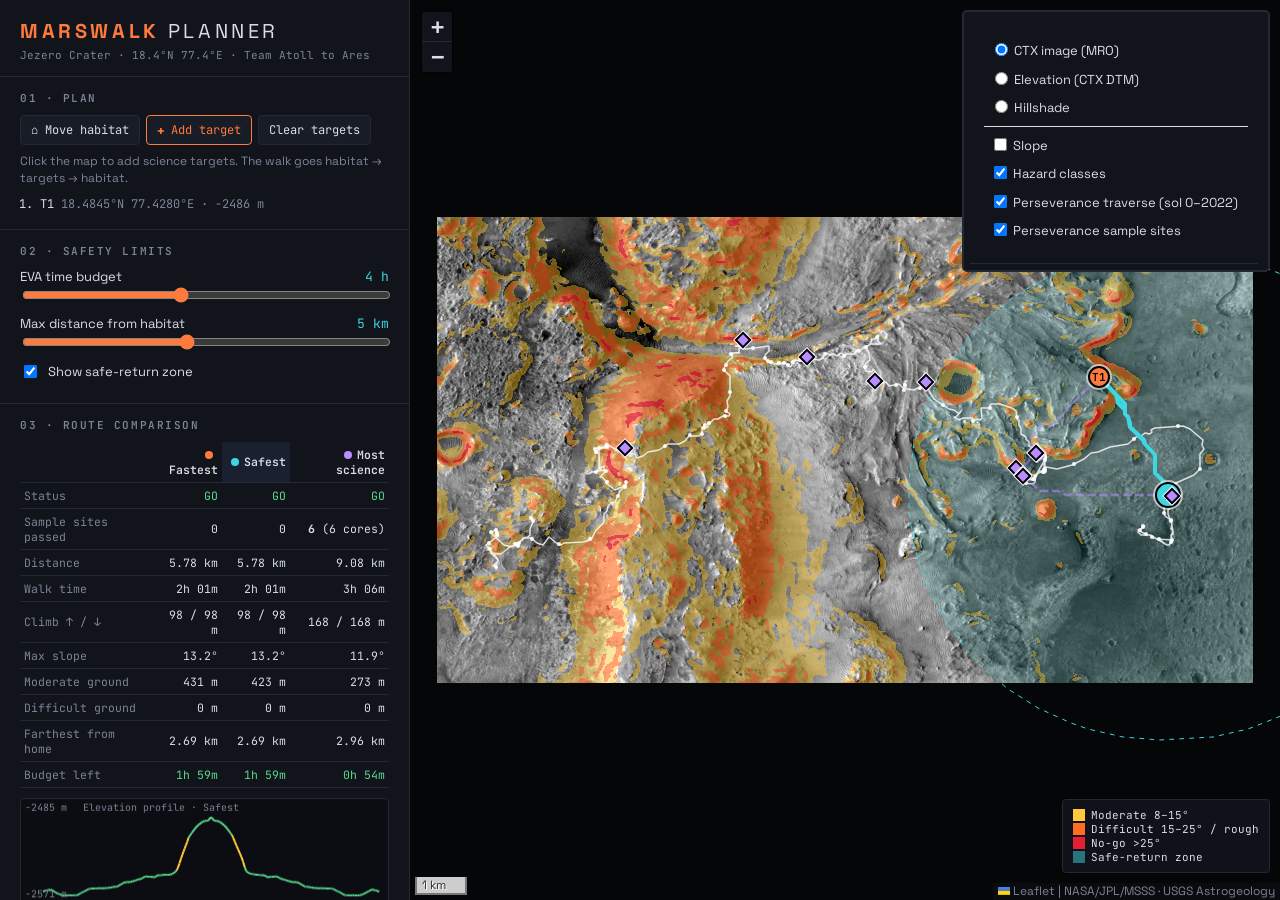
==== docs/index.html @ 4e7da2e1 "Add files via upload" ====
<!DOCTYPE html>
<html lang="en">
<head>
<meta charset="utf-8">
<meta name="viewport" content="width=device-width, initial-scale=1">
<title>Marswalk Planner · Jezero Crater</title>
<link rel="stylesheet" href="lib/leaflet.css">
<link rel="preconnect" href="https://fonts.googleapis.com">
<link href="https://fonts.googleapis.com/css2?family=JetBrains+Mono:wght@400;600&family=Space+Grotesk:wght@400;500;700&display=swap" rel="stylesheet">
<link rel="stylesheet" href="style.css">
</head>
<body>
<aside id="panel">
  <header>
    <div class="brand">MARSWALK<span>PLANNER</span></div>
    <div class="sub">Jezero Crater · 18.4°N 77.4°E · Team Atoll to Ares</div>
  </header>

  <section>
    <h2>01 · Plan</h2>
    <div class="modes">
      <button data-mode="habitat" class="mode">⌂ Move habitat</button>
      <button data-mode="target" class="mode active">✚ Add target</button>
      <button id="clear">Clear targets</button>
    </div>
    <p class="hint" id="hint">Click the map to add science targets. The walk goes habitat → targets → habitat.</p>
    <ol id="targets"></ol>
  </section>

  <section>
    <h2>02 · Safety limits</h2>
    <label>EVA time budget <b id="budgetV"></b>
      <input type="range" id="budget" min="1" max="8" step="0.5" value="4"></label>
    <label>Max distance from habitat <b id="radiusV"></b>
      <input type="range" id="radius" min="1" max="10" step="0.5" value="5"></label>
    <label class="check"><input type="checkbox" id="showZone" checked> Show safe-return zone</label>
  </section>

  <section>
    <h2>03 · Route comparison</h2>
    <div id="compare"><p class="hint">Add a target to compute routes.</p></div>
    <canvas id="profile" width="340" height="120"></canvas>
  </section>

  <section>
    <h2>04 · Science targets</h2>
    <div id="card"><p class="hint">Click a ◆ Perseverance sample site for details. Sample locations = rover position on the sol the tube was sealed.</p></div>
  </section>

  <footer>Data: NASA/JPL-Caltech · MRO CTX · Mars 2020 Perseverance · USGS Astrogeology. <a href="#" id="aboutLink">About &amp; method</a></footer>
</aside>

<main id="map"></main>

<div id="about" class="modal hidden"><div class="card">
  <h3>How it works</h3>
  <p><b>Terrain.</b> A 20 m elevation model of Jezero (MRO CTX stereo, USGS) is turned into slope and roughness. Each 20 m cell gets a hazard class: easy &lt;8°, moderate 8–15°, difficult 15–25°, no-go &gt;25°.</p>
  <p><b>Routing.</b> A* search finds the least-cost path across the grid. Cost = walking time from a Tobler hiking model (uphill and steep downhill are slower) × a hazard penalty that depends on the route profile.</p>
  <p><b>Safety.</b> A reverse search from the habitat gives the return time from every cell. The safe-return zone shows where an astronaut can walk to and back within the EVA budget. The turn-back point is the last spot on the route where you can still get home in time.</p>
  <p class="hint">Assumptions: suited walking speed = 60% of Earth Tobler speed; 20 m data misses boulders &lt;20 m. Not for real mission use.</p>
  <button id="closeAbout">Close</button>
</div></div>

<script src="lib/leaflet.js"></script>
<script src="app.js"></script>
</body>
</html>
---- docs/lib/leaflet.css ----
/* required styles */

.leaflet-pane,
.leaflet-tile,
.leaflet-marker-icon,
.leaflet-marker-shadow,
.leaflet-tile-container,
.leaflet-pane > svg,
.leaflet-pane > canvas,
.leaflet-zoom-box,
.leaflet-image-layer,
.leaflet-layer {
	position: absolute;
	left: 0;
	top: 0;
	}
.leaflet-container {
	overflow: hidden;
	}
.leaflet-tile,
.leaflet-marker-icon,
.leaflet-marker-shadow {
	-webkit-user-select: none;
	   -moz-user-select: none;
	        user-select: none;
	  -webkit-user-drag: none;
	}
/* Prevents IE11 from highlighting tiles in blue */
.leaflet-tile::selection {
	background: transparent;
}
/* Safari renders non-retina tile on retina better with this, but Chrome is worse */
.leaflet-safari .leaflet-tile {
	image-rendering: -webkit-optimize-contrast;
	}
/* hack that prevents hw layers "stretching" when loading new tiles */
.leaflet-safari .leaflet-tile-container {
	width: 1600px;
	height: 1600px;
	-webkit-transform-origin: 0 0;
	}
.leaflet-marker-icon,
.leaflet-marker-shadow {
	display: block;
	}
/* .leaflet-container svg: reset svg max-width decleration shipped in Joomla! (joomla.org) 3.x */
/* .leaflet-container img: map is broken in FF if you have max-width: 100% on tiles */
.leaflet-container .leaflet-overlay-pane svg {
	max-width: none !important;
	max-height: none !important;
	}
.leaflet-container .leaflet-marker-pane img,
.leaflet-container .leaflet-shadow-pane img,
.leaflet-container .leaflet-tile-pane img,
.leaflet-container img.leaflet-image-layer,
.leaflet-container .leaflet-tile {
	max-width: none !important;
	max-height: none !important;
	width: auto;
	padding: 0;
	}

.leaflet-container img.leaflet-tile {
	/* See: https://bugs.chromium.org/p/chromium/issues/detail?id=600120 */
	mix-blend-mode: plus-lighter;
}

.leaflet-container.leaflet-touch-zoom {
	-ms-touch-action: pan-x pan-y;
	touch-action: pan-x pan-y;
	}
.leaflet-container.leaflet-touch-drag {
	-ms-touch-action: pinch-zoom;
	/* Fallback for FF which doesn't support pinch-zoom */
	touch-action: none;
	touch-action: pinch-zoom;
}
.leaflet-container.leaflet-touch-drag.leaflet-touch-zoom {
	-ms-touch-action: none;
	touch-action: none;
}
.leaflet-container {
	-webkit-tap-highlight-color: transparent;
}
.leaflet-container a {
	-webkit-tap-highlight-color: rgba(51, 181, 229, 0.4);
}
.leaflet-tile {
	filter: inherit;
	visibility: hidden;
	}
.leaflet-tile-loaded {
	visibility: inherit;
	}
.leaflet-zoom-box {
	width: 0;
	height: 0;
	-moz-box-sizing: border-box;
	     box-sizing: border-box;
	z-index: 800;
	}
/* workaround for https://bugzilla.mozilla.org/show_bug.cgi?id=888319 */
.leaflet-overlay-pane svg {
	-moz-user-select: none;
	}

.leaflet-pane         { z-index: 400; }

.leaflet-tile-pane    { z-index: 200; }
.leaflet-overlay-pane { z-index: 400; }
.leaflet-shadow-pane  { z-index: 500; }
.leaflet-marker-pane  { z-index: 600; }
.leaflet-tooltip-pane   { z-index: 650; }
.leaflet-popup-pane   { z-index: 700; }

.leaflet-map-pane canvas { z-index: 100; }
.leaflet-map-pane svg    { z-index: 200; }

.leaflet-vml-shape {
	width: 1px;
	height: 1px;
	}
.lvml {
	behavior: url(#default#VML);
	display: inline-block;
	position: absolute;
	}


/* control positioning */

.leaflet-control {
	position: relative;
	z-index: 800;
	pointer-events: visiblePainted; /* IE 9-10 doesn't have auto */
	pointer-events: auto;
	}
.leaflet-top,
.leaflet-bottom {
	position: absolute;
	z-index: 1000;
	pointer-events: none;
	}
.leaflet-top {
	top: 0;
	}
.leaflet-right {
	right: 0;
	}
.leaflet-bottom {
	bottom: 0;
	}
.leaflet-left {
	left: 0;
	}
.leaflet-control {
	float: left;
	clear: both;
	}
.leaflet-right .leaflet-control {
	float: right;
	}
.leaflet-top .leaflet-control {
	margin-top: 10px;
	}
.leaflet-bottom .leaflet-control {
	margin-bottom: 10px;
	}
.leaflet-left .leaflet-control {
	margin-left: 10px;
	}
.leaflet-right .leaflet-control {
	margin-right: 10px;
	}


/* zoom and fade animations */

.leaflet-fade-anim .leaflet-popup {
	opacity: 0;
	-webkit-transition: opacity 0.2s linear;
	   -moz-transition: opacity 0.2s linear;
	        transition: opacity 0.2s linear;
	}
.leaflet-fade-anim .leaflet-map-pane .leaflet-popup {
	opacity: 1;
	}
.leaflet-zoom-animated {
	-webkit-transform-origin: 0 0;
	    -ms-transform-origin: 0 0;
	        transform-origin: 0 0;
	}
svg.leaflet-zoom-animated {
	will-change: transform;
}

.leaflet-zoom-anim .leaflet-zoom-animated {
	-webkit-transition: -webkit-transform 0.25s cubic-bezier(0,0,0.25,1);
	   -moz-transition:    -moz-transform 0.25s cubic-bezier(0,0,0.25,1);
	        transition:         transform 0.25s cubic-bezier(0,0,0.25,1);
	}
.leaflet-zoom-anim .leaflet-tile,
.leaflet-pan-anim .leaflet-tile {
	-webkit-transition: none;
	   -moz-transition: none;
	        transition: none;
	}

.leaflet-zoom-anim .leaflet-zoom-hide {
	visibility: hidden;
	}


/* cursors */

.leaflet-interactive {
	cursor: pointer;
	}
.leaflet-grab {
	cursor: -webkit-grab;
	cursor:    -moz-grab;
	cursor:         grab;
	}
.leaflet-crosshair,
.leaflet-crosshair .leaflet-interactive {
	cursor: crosshair;
	}
.leaflet-popup-pane,
.leaflet-control {
	cursor: auto;
	}
.leaflet-dragging .leaflet-grab,
.leaflet-dragging .leaflet-grab .leaflet-interactive,
.leaflet-dragging .leaflet-marker-draggable {
	cursor: move;
	cursor: -webkit-grabbing;
	cursor:    -moz-grabbing;
	cursor:         grabbing;
	}

/* marker & overlays interactivity */
.leaflet-marker-icon,
.leaflet-marker-shadow,
.leaflet-image-layer,
.leaflet-pane > svg path,
.leaflet-tile-container {
	pointer-events: none;
	}

.leaflet-marker-icon.leaflet-interactive,
.leaflet-image-layer.leaflet-interactive,
.leaflet-pane > svg path.leaflet-interactive,
svg.leaflet-image-layer.leaflet-interactive path {
	pointer-events: visiblePainted; /* IE 9-10 doesn't have auto */
	pointer-events: auto;
	}

/* visual tweaks */

.leaflet-container {
	background: #ddd;
	outline-offset: 1px;
	}
.leaflet-container a {
	color: #0078A8;
	}
.leaflet-zoom-box {
	border: 2px dotted #38f;
	background: rgba(255,255,255,0.5);
	}


/* general typography */
.leaflet-container {
	font-family: "Helvetica Neue", Arial, Helvetica, sans-serif;
	font-size: 12px;
	font-size: 0.75rem;
	line-height: 1.5;
	}


/* general toolbar styles */

.leaflet-bar {
	box-shadow: 0 1px 5px rgba(0,0,0,0.65);
	border-radius: 4px;
	}
.leaflet-bar a {
	background-color: #fff;
	border-bottom: 1px solid #ccc;
	width: 26px;
	height: 26px;
	line-height: 26px;
	display: block;
	text-align: center;
	text-decoration: none;
	color: black;
	}
.leaflet-bar a,
.leaflet-control-layers-toggle {
	background-position: 50% 50%;
	background-repeat: no-repeat;
	display: block;
	}
.leaflet-bar a:hover,
.leaflet-bar a:focus {
	background-color: #f4f4f4;
	}
.leaflet-bar a:first-child {
	border-top-left-radius: 4px;
	border-top-right-radius: 4px;
	}
.leaflet-bar a:last-child {
	border-bottom-left-radius: 4px;
	border-bottom-right-radius: 4px;
	border-bottom: none;
	}
.leaflet-bar a.leaflet-disabled {
	cursor: default;
	background-color: #f4f4f4;
	color: #bbb;
	}

.leaflet-touch .leaflet-bar a {
	width: 30px;
	height: 30px;
	line-height: 30px;
	}
.leaflet-touch .leaflet-bar a:first-child {
	border-top-left-radius: 2px;
	border-top-right-radius: 2px;
	}
.leaflet-touch .leaflet-bar a:last-child {
	border-bottom-left-radius: 2px;
	border-bottom-right-radius: 2px;
	}

/* zoom control */

.leaflet-control-zoom-in,
.leaflet-control-zoom-out {
	font: bold 18px 'Lucida Console', Monaco, monospace;
	text-indent: 1px;
	}

.leaflet-touch .leaflet-control-zoom-in, .leaflet-touch .leaflet-control-zoom-out  {
	font-size: 22px;
	}


/* layers control */

.leaflet-control-layers {
	box-shadow: 0 1px 5px rgba(0,0,0,0.4);
	background: #fff;
	border-radius: 5px;
	}
.leaflet-control-layers-toggle {
	background-image: url(images/layers.png);
	width: 36px;
	height: 36px;
	}
.leaflet-retina .leaflet-control-layers-toggle {
	background-image: url(images/layers-2x.png);
	background-size: 26px 26px;
	}
.leaflet-touch .leaflet-control-layers-toggle {
	width: 44px;
	height: 44px;
	}
.leaflet-control-layers .leaflet-control-layers-list,
.leaflet-control-layers-expanded .leaflet-control-layers-toggle {
	display: none;
	}
.leaflet-control-layers-expanded .leaflet-control-layers-list {
	display: block;
	position: relative;
	}
.leaflet-control-layers-expanded {
	padding: 6px 10px 6px 6px;
	color: #333;
	background: #fff;
	}
.leaflet-control-layers-scrollbar {
	overflow-y: scroll;
	overflow-x: hidden;
	padding-right: 5px;
	}
.leaflet-control-layers-selector {
	margin-top: 2px;
	position: relative;
	top: 1px;
	}
.leaflet-control-layers label {
	display: block;
	font-size: 13px;
	font-size: 1.08333em;
	}
.leaflet-control-layers-separator {
	height: 0;
	border-top: 1px solid #ddd;
	margin: 5px -10px 5px -6px;
	}

/* Default icon URLs */
.leaflet-default-icon-path { /* used only in path-guessing heuristic, see L.Icon.Default */
	background-image: url(images/marker-icon.png);
	}


/* attribution and scale controls */

.leaflet-container .leaflet-control-attribution {
	background: #fff;
	background: rgba(255, 255, 255, 0.8);
	margin: 0;
	}
.leaflet-control-attribution,
.leaflet-control-scale-line {
	padding: 0 5px;
	color: #333;
	line-height: 1.4;
	}
.leaflet-control-attribution a {
	text-decoration: none;
	}
.leaflet-control-attribution a:hover,
.leaflet-control-attribution a:focus {
	text-decoration: underline;
	}
.leaflet-attribution-flag {
	display: inline !important;
	vertical-align: baseline !important;
	width: 1em;
	height: 0.6669em;
	}
.leaflet-left .leaflet-control-scale {
	margin-left: 5px;
	}
.leaflet-bottom .leaflet-control-scale {
	margin-bottom: 5px;
	}
.leaflet-control-scale-line {
	border: 2px solid #777;
	border-top: none;
	line-height: 1.1;
	padding: 2px 5px 1px;
	white-space: nowrap;
	-moz-box-sizing: border-box;
	     box-sizing: border-box;
	background: rgba(255, 255, 255, 0.8);
	text-shadow: 1px 1px #fff;
	}
.leaflet-control-scale-line:not(:first-child) {
	border-top: 2px solid #777;
	border-bottom: none;
	margin-top: -2px;
	}
.leaflet-control-scale-line:not(:first-child):not(:last-child) {
	border-bottom: 2px solid #777;
	}

.leaflet-touch .leaflet-control-attribution,
.leaflet-touch .leaflet-control-layers,
.leaflet-touch .leaflet-bar {
	box-shadow: none;
	}
.leaflet-touch .leaflet-control-layers,
.leaflet-touch .leaflet-bar {
	border: 2px solid rgba(0,0,0,0.2);
	background-clip: padding-box;
	}


/* popup */

.leaflet-popup {
	position: absolute;
	text-align: center;
	margin-bottom: 20px;
	}
.leaflet-popup-content-wrapper {
	padding: 1px;
	text-align: left;
	border-radius: 12px;
	}
.leaflet-popup-content {
	margin: 13px 24px 13px 20px;
	line-height: 1.3;
	font-size: 13px;
	font-size: 1.08333em;
	min-height: 1px;
	}
.leaflet-popup-content p {
	margin: 17px 0;
	margin: 1.3em 0;
	}
.leaflet-popup-tip-container {
	width: 40px;
	height: 20px;
	position: absolute;
	left: 50%;
	margin-top: -1px;
	margin-left: -20px;
	overflow: hidden;
	pointer-events: none;
	}
.leaflet-popup-tip {
	width: 17px;
	height: 17px;
	padding: 1px;

	margin: -10px auto 0;
	pointer-events: auto;

	-webkit-transform: rotate(45deg);
	   -moz-transform: rotate(45deg);
	    -ms-transform: rotate(45deg);
	        transform: rotate(45deg);
	}
.leaflet-popup-content-wrapper,
.leaflet-popup-tip {
	background: white;
	color: #333;
	box-shadow: 0 3px 14px rgba(0,0,0,0.4);
	}
.leaflet-container a.leaflet-popup-close-button {
	position: absolute;
	top: 0;
	right: 0;
	border: none;
	text-align: center;
	width: 24px;
	height: 24px;
	font: 16px/24px Tahoma, Verdana, sans-serif;
	color: #757575;
	text-decoration: none;
	background: transparent;
	}
.leaflet-container a.leaflet-popup-close-button:hover,
.leaflet-container a.leaflet-popup-close-button:focus {
	color: #585858;
	}
.leaflet-popup-scrolled {
	overflow: auto;
	}

.leaflet-oldie .leaflet-popup-content-wrapper {
	-ms-zoom: 1;
	}
.leaflet-oldie .leaflet-popup-tip {
	width: 24px;
	margin: 0 auto;

	-ms-filter: "progid:DXImageTransform.Microsoft.Matrix(M11=0.70710678, M12=0.70710678, M21=-0.70710678, M22=0.70710678)";
	filter: progid:DXImageTransform.Microsoft.Matrix(M11=0.70710678, M12=0.70710678, M21=-0.70710678, M22=0.70710678);
	}

.leaflet-oldie .leaflet-control-zoom,
.leaflet-oldie .leaflet-control-layers,
.leaflet-oldie .leaflet-popup-content-wrapper,
.leaflet-oldie .leaflet-popup-tip {
	border: 1px solid #999;
	}


/* div icon */

.leaflet-div-icon {
	background: #fff;
	border: 1px solid #666;
	}


/* Tooltip */
/* Base styles for the element that has a tooltip */
.leaflet-tooltip {
	position: absolute;
	padding: 6px;
	background-color: #fff;
	border: 1px solid #fff;
	border-radius: 3px;
	color: #222;
	white-space: nowrap;
	-webkit-user-select: none;
	-moz-user-select: none;
	-ms-user-select: none;
	user-select: none;
	pointer-events: none;
	box-shadow: 0 1px 3px rgba(0,0,0,0.4);
	}
.leaflet-tooltip.leaflet-interactive {
	cursor: pointer;
	pointer-events: auto;
	}
.leaflet-tooltip-top:before,
.leaflet-tooltip-bottom:before,
.leaflet-tooltip-left:before,
.leaflet-tooltip-right:before {
	position: absolute;
	pointer-events: none;
	border: 6px solid transparent;
	background: transparent;
	content: "";
	}

/* Directions */

.leaflet-tooltip-bottom {
	margin-top: 6px;
}
.leaflet-tooltip-top {
	margin-top: -6px;
}
.leaflet-tooltip-bottom:before,
.leaflet-tooltip-top:before {
	left: 50%;
	margin-left: -6px;
	}
.leaflet-tooltip-top:before {
	bottom: 0;
	margin-bottom: -12px;
	border-top-color: #fff;
	}
.leaflet-tooltip-bottom:before {
	top: 0;
	margin-top: -12px;
	margin-left: -6px;
	border-bottom-color: #fff;
	}
.leaflet-tooltip-left {
	margin-left: -6px;
}
.leaflet-tooltip-right {
	margin-left: 6px;
}
.leaflet-tooltip-left:before,
.leaflet-tooltip-right:before {
	top: 50%;
	margin-top: -6px;
	}
.leaflet-tooltip-left:before {
	right: 0;
	margin-right: -12px;
	border-left-color: #fff;
	}
.leaflet-tooltip-right:before {
	left: 0;
	margin-left: -12px;
	border-right-color: #fff;
	}

/* Printing */

@media print {
	/* Prevent printers from removing background-images of controls. */
	.leaflet-control {
		-webkit-print-color-adjust: exact;
		print-color-adjust: exact;
		}
	}
---- docs/style.css ----
:root {
  --bg: #0b0d12; --panel: #11141b; --line: #232835; --text: #d9dde6; --dim: #7c8496;
  --accent: #ff7a3d; --cyan: #3ed6e0; --green: #59d98e; --yellow: #ffc83d; --red: #ff4d5e;
  --mono: 'JetBrains Mono', ui-monospace, monospace; --sans: 'Space Grotesk', system-ui, sans-serif;
}
* { box-sizing: border-box; }
html, body { margin: 0; height: 100%; background: var(--bg); color: var(--text); font-family: var(--sans); }
body { display: flex; }
#panel { width: 410px; min-width: 410px; height: 100%; overflow-y: auto; background: var(--panel);
  border-right: 1px solid var(--line); display: flex; flex-direction: column; }
#map { flex: 1; background: #050608; }
header { padding: 18px 20px 14px; border-bottom: 1px solid var(--line); }
.brand { font-weight: 700; letter-spacing: .18em; font-size: 20px; color: var(--accent); }
.brand span { color: var(--text); margin-left: 8px; font-weight: 400; }
.sub { font-family: var(--mono); font-size: 11px; color: var(--dim); margin-top: 4px; }
section { padding: 14px 20px; border-bottom: 1px solid var(--line); }
h2 { font-family: var(--mono); font-size: 11px; font-weight: 600; letter-spacing: .14em; color: var(--dim);
  text-transform: uppercase; margin: 0 0 10px; }
.modes { display: flex; gap: 6px; flex-wrap: wrap; }
button { font-family: var(--mono); font-size: 12px; background: #181c26; color: var(--text);
  border: 1px solid var(--line); border-radius: 4px; padding: 6px 10px; cursor: pointer; }
button:hover { border-color: var(--dim); }
button.active { border-color: var(--accent); color: var(--accent); }
.hint { font-size: 12px; color: var(--dim); margin: 8px 0 0; line-height: 1.45; }
#targets { margin: 8px 0 0; padding-left: 20px; font-family: var(--mono); font-size: 12px; }
#targets li { margin: 3px 0; }
#targets li span { color: var(--dim); }
label { display: block; font-size: 13px; margin: 8px 0; }
label b { font-family: var(--mono); color: var(--cyan); float: right; font-weight: 400; }
input[type=range] { width: 100%; accent-color: var(--accent); }
label.check { display: flex; gap: 8px; align-items: center; }
table { width: 100%; border-collapse: collapse; font-family: var(--mono); font-size: 11.5px; }
th, td { padding: 5px 4px; text-align: right; border-bottom: 1px solid var(--line); }
th:first-child, td:first-child { text-align: left; color: var(--dim); }
th { font-weight: 600; cursor: pointer; }
th.sel { background: #1b2030; }
th .dot { display: inline-block; width: 8px; height: 8px; border-radius: 50%; margin-right: 5px; }
.ok { color: var(--green); } .warn { color: var(--yellow); } .bad { color: var(--red); }
canvas#profile { width: 100%; height: 120px; margin-top: 10px; background: #0b0d12; border: 1px solid var(--line); border-radius: 4px; }
footer { margin-top: auto; padding: 12px 20px; font-size: 11px; color: var(--dim); }
footer a { color: var(--cyan); }
.leaflet-container { background: #050608; font-family: var(--sans); }
.leaflet-control-layers, .leaflet-bar a { background: var(--panel) !important; color: var(--text) !important; border-color: var(--line) !important; }
.leaflet-control-layers-expanded { font-size: 12px; }
.leaflet-popup-content-wrapper, .leaflet-popup-tip { background: var(--panel); color: var(--text); }
.leaflet-control-attribution { background: rgba(11,13,18,.8) !important; color: var(--dim) !important; }
.leaflet-control-attribution a { color: var(--dim) !important; }
.pin { width: 22px; height: 22px; border-radius: 50%; display: grid; place-items: center; font: 600 11px var(--mono);
  color: #000; border: 2px solid #000; box-shadow: 0 0 0 2px rgba(255,255,255,.6); }
.pin.hab { background: var(--cyan); width: 26px; height: 26px; font-size: 14px; }
.pin.tgt { background: var(--accent); }
.pin.turn { background: var(--red); color: #fff; width: 20px; height: 20px; }
.legend { background: rgba(17,20,27,.92); padding: 8px 10px; border: 1px solid var(--line); border-radius: 4px; font: 11px var(--mono); }
.legend i { display: inline-block; width: 12px; height: 12px; margin-right: 6px; vertical-align: -2px; }
.modal { position: fixed; inset: 0; background: rgba(0,0,0,.6); display: grid; place-items: center; z-index: 2000; }
.modal.hidden { display: none; }
.modal .card { background: var(--panel); border: 1px solid var(--line); border-radius: 6px; max-width: 520px; padding: 20px 24px; font-size: 14px; line-height: 1.5; }
.modal h3 { margin-top: 0; color: var(--accent); }
img.pixel { image-rendering: pixelated; }

.diamond { width: 12px; height: 12px; background: #b98cff; border: 2px solid #000; transform: rotate(45deg); box-shadow: 0 0 0 1px #fff; }
.sci { border-left: 2px solid #b98cff; padding-left: 10px; margin-bottom: 10px; }
.sci-h { font-weight: 700; font-size: 15px; } .sci-h .num { font-family: var(--mono); color: #b98cff; font-size: 12px; }
.sci-m { font-family: var(--mono); font-size: 11px; color: var(--dim); margin: 3px 0 6px; }
.sci p { font-size: 13px; margin: 0; line-height: 1.45; }
#card button { margin-top: 6px; }
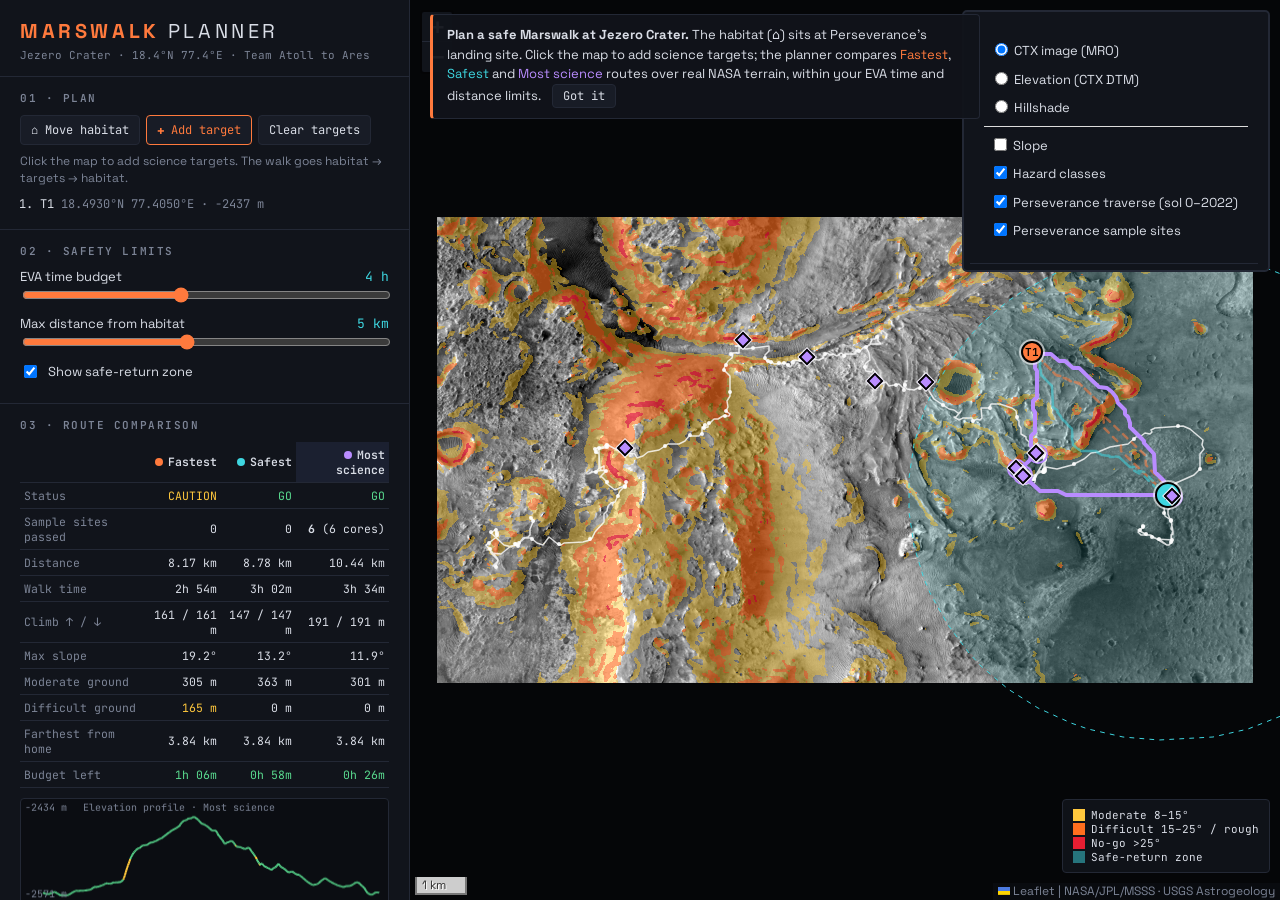
==== commit 248d5e63: "Add files via upload" ====
--- a/docs/index.html
+++ b/docs/index.html
@@ -51,6 +51,12 @@
 </aside>
 
 <main id="map"></main>
+<div id="intro">
+  <b>Plan a safe Marswalk at Jezero Crater.</b> The habitat (⌂) sits at Perseverance's landing site.
+  Click the map to add science targets; the planner compares <span style="color:#ff7a3d">Fastest</span>,
+  <span style="color:#3ed6e0">Safest</span> and <span style="color:#b98cff">Most science</span> routes over real NASA terrain,
+  within your EVA time and distance limits. <button id="closeIntro">Got it</button>
+</div>
 
 <div id="about" class="modal hidden"><div class="card">
   <h3>How it works</h3>
--- a/docs/style.css
+++ b/docs/style.css
@@ -64,3 +64,8 @@
 .sci-m { font-family: var(--mono); font-size: 11px; color: var(--dim); margin: 3px 0 6px; }
 .sci p { font-size: 13px; margin: 0; line-height: 1.45; }
 #card button { margin-top: 6px; }
+
+#intro { position: fixed; left: 430px; right: 300px; top: 14px; z-index: 1000; background: rgba(17,20,27,.95);
+  border: 1px solid var(--line); border-left: 3px solid var(--accent); border-radius: 4px; padding: 10px 14px;
+  font-size: 13px; line-height: 1.5; }
+#intro button { margin-left: 8px; padding: 3px 10px; }
